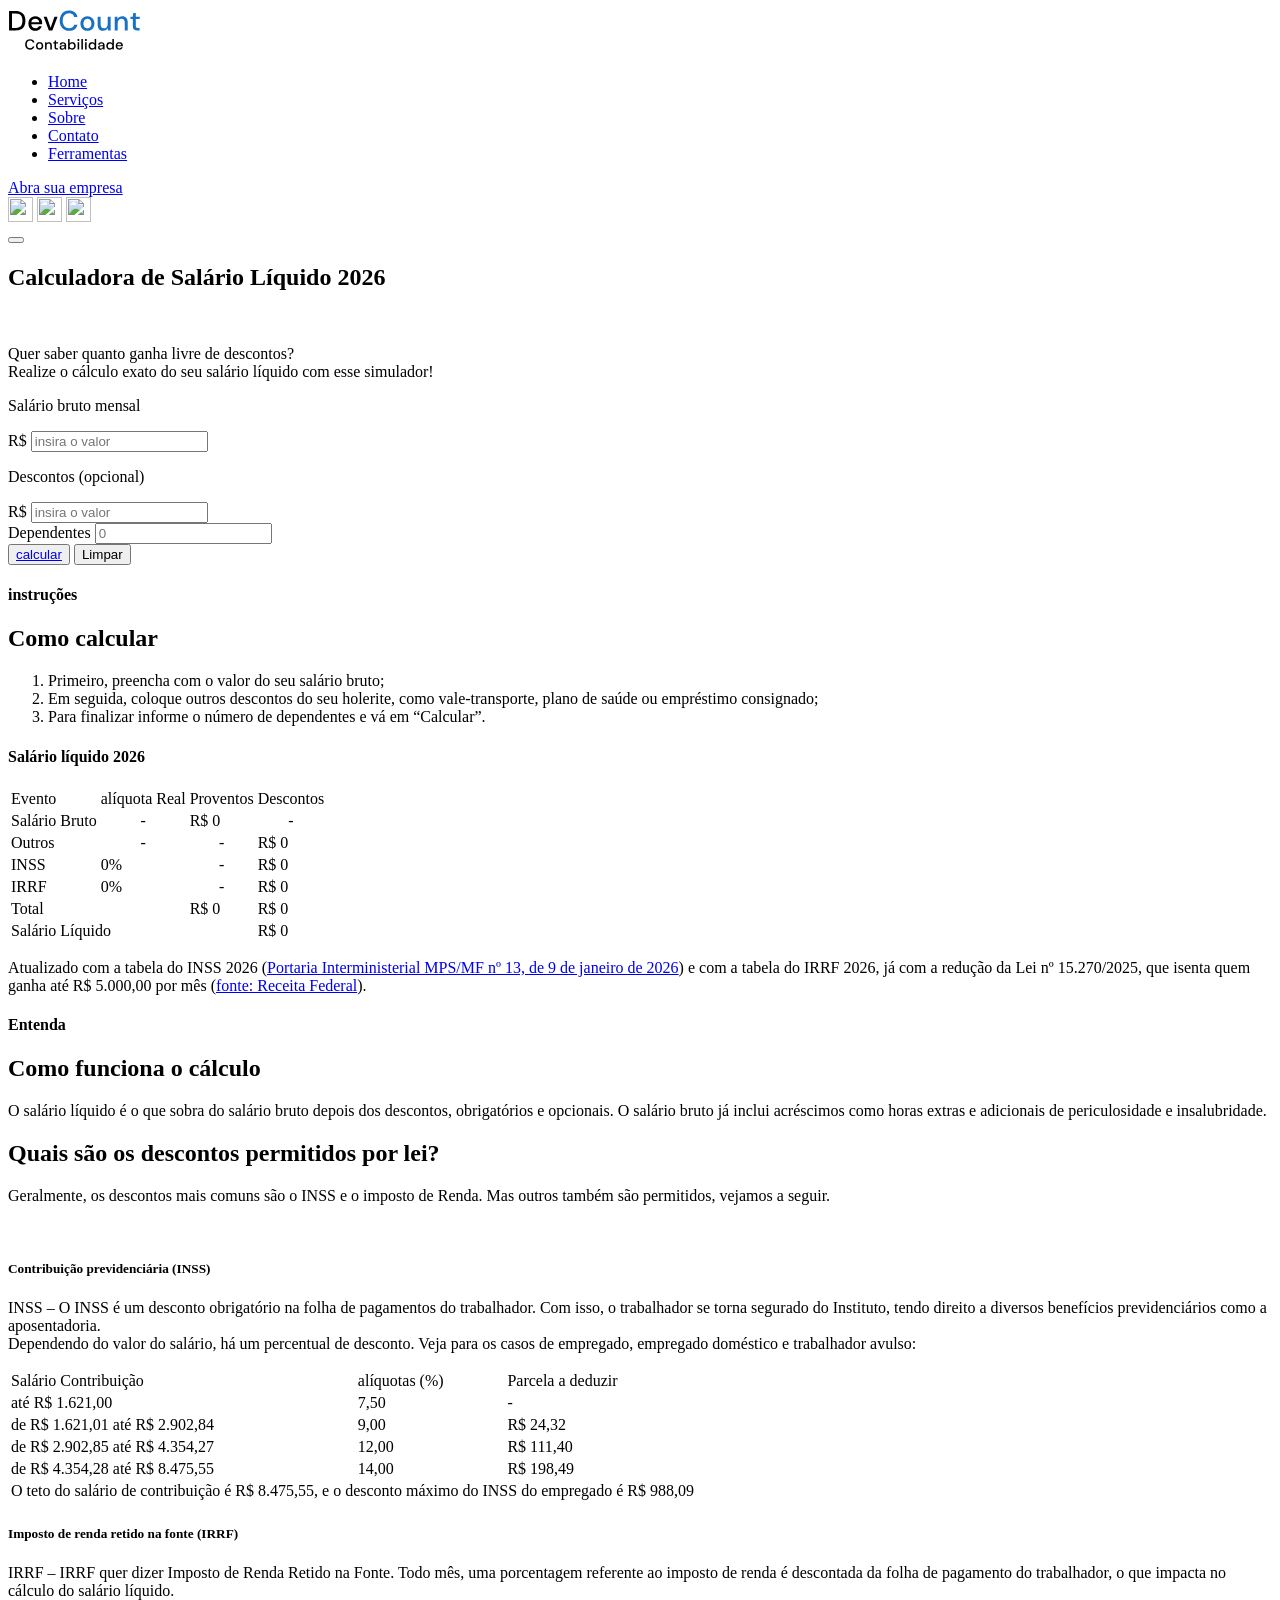
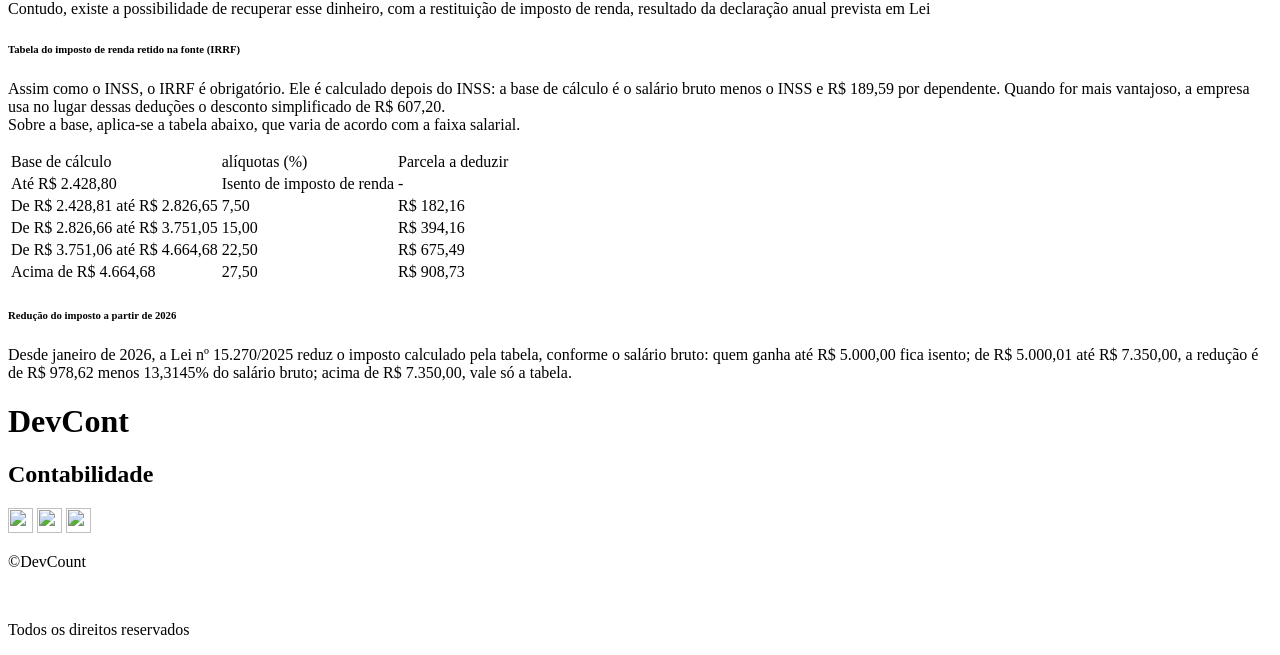
==== calc-salario-liquido.html @ f941ea4d "Atualiza a calculadora de salário líquido para 2026 A aba Ferramentas ainda calculava com as tabelas" ====
<!DOCTYPE html>
<html lang="pt-br">
<head>
    <meta charset="UTF-8" />
    <meta name="viewport" content="width=device-width, initial-scale=1.0" />
    <link href="./styles/reset.css" rel="stylesheet" />
    <link href="./styles/page-calc-salario.css" rel="stylesheet" />
    <link href="./styles/headerFooter.css" rel="stylesheet" />
    <link rel="preconnect" href="https://fonts.googleapis.com" />
    <link rel="preconnect" href="https://fonts.gstatic.com" crossorigin />
    <link href="https://fonts.googleapis.com/css2?family=DM+Sans:wght@400;700&display=swap" rel="stylesheet"/>
    <script type="text/javascript" src="./scripts/formatInput.js"></script>
    <script type="text/javascript" src="./scripts/scriptCalc.js" defer></script>
 
    
    <title>Calculadora de Salário Líquido 2026 | DevCount</title>
</head>
<body>
    <nav>
        <div class="nav-wraper">
            <a class="logo" href="./index.html">
                <svg width="132" height="45" viewBox="0 0 118 36" fill="none" xmlns="http://www.w3.org/2000/svg">
                    <path d="M0.952246 18V0.499999H6.62725C8.67725 0.499999 10.3606 0.858332 11.6772 1.575C13.0106 2.29167 13.9939 3.30833 14.6272 4.625C15.2772 5.925 15.6022 7.475 15.6022 9.275C15.6022 11.0583 15.2772 12.6083 14.6272 13.925C13.9939 15.225 13.0106 16.2333 11.6772 16.95C10.3606 17.65 8.67725 18 6.62725 18H0.952246ZM3.60225 15.75H6.52725C8.11058 15.75 9.36058 15.4917 10.2772 14.975C11.2106 14.4583 11.8772 13.7167 12.2772 12.75C12.6939 11.7833 12.9022 10.625 12.9022 9.275C12.9022 7.925 12.6939 6.75833 12.2772 5.775C11.8772 4.79167 11.2106 4.04167 10.2772 3.525C9.36058 2.99167 8.11058 2.725 6.52725 2.725H3.60225V15.75ZM24.4804 18.3C23.2637 18.3 22.1804 18.0333 21.2304 17.5C20.297 16.95 19.5637 16.1917 19.0304 15.225C18.497 14.2583 18.2304 13.1333 18.2304 11.85C18.2304 10.55 18.4887 9.40833 19.0054 8.425C19.5387 7.44167 20.272 6.675 21.2054 6.125C22.1554 5.575 23.2554 5.3 24.5054 5.3C25.722 5.3 26.7804 5.575 27.6804 6.125C28.5804 6.65833 29.2804 7.375 29.7804 8.275C30.2804 9.175 30.5304 10.1667 30.5304 11.25C30.5304 11.4167 30.522 11.6 30.5054 11.8C30.5054 11.9833 30.497 12.1917 30.4804 12.425H20.8304C20.9137 13.625 21.3054 14.5417 22.0054 15.175C22.722 15.7917 23.547 16.1 24.4804 16.1C25.2304 16.1 25.8554 15.9333 26.3554 15.6C26.872 15.25 27.2554 14.7833 27.5054 14.2H30.1554C29.822 15.3667 29.1554 16.3417 28.1554 17.125C27.172 17.9083 25.947 18.3 24.4804 18.3ZM24.4804 7.475C23.597 7.475 22.8137 7.74167 22.1304 8.275C21.447 8.79167 21.0304 9.575 20.8804 10.625H27.8804C27.8304 9.65833 27.4887 8.89167 26.8554 8.325C26.222 7.75833 25.4304 7.475 24.4804 7.475ZM36.5167 18L31.8667 5.6H34.6417L38.0917 15.475L41.5417 5.6H44.2917L39.6667 18H36.5167ZM19.7303 35.156C18.8289 35.156 18.0489 34.961 17.3903 34.571C16.7403 34.1723 16.2376 33.622 15.8823 32.92C15.5269 32.2093 15.3493 31.3903 15.3493 30.463C15.3493 29.527 15.5269 28.708 15.8823 28.006C16.2376 27.2953 16.7403 26.7407 17.3903 26.342C18.0489 25.9433 18.8289 25.744 19.7303 25.744C20.7963 25.744 21.6673 26.004 22.3433 26.524C23.0193 27.044 23.4483 27.772 23.6303 28.708H22.0963C21.9749 28.1793 21.7149 27.759 21.3163 27.447C20.9176 27.135 20.3846 26.979 19.7173 26.979C18.8073 26.979 18.0879 27.291 17.5593 27.915C17.0306 28.5303 16.7663 29.3797 16.7663 30.463C16.7663 31.5377 17.0306 32.3827 17.5593 32.998C18.0879 33.6133 18.8073 33.921 19.7173 33.921C20.3846 33.921 20.9176 33.7737 21.3163 33.479C21.7149 33.1843 21.9749 32.7813 22.0963 32.27H23.6303C23.4483 33.1713 23.0193 33.8777 22.3433 34.389C21.6673 34.9003 20.7963 35.156 19.7303 35.156ZM28.239 35.156C27.6236 35.156 27.069 35.0173 26.575 34.74C26.0896 34.454 25.704 34.0597 25.418 33.557C25.132 33.0457 24.989 32.452 24.989 31.776C24.989 31.1 25.132 30.5107 25.418 30.008C25.7126 29.4967 26.107 29.1023 26.601 28.825C27.095 28.539 27.6453 28.396 28.252 28.396C28.8673 28.396 29.4176 28.539 29.903 28.825C30.397 29.1023 30.787 29.4967 31.073 30.008C31.3676 30.5107 31.515 31.1 31.515 31.776C31.515 32.452 31.3676 33.0457 31.073 33.557C30.787 34.0597 30.397 34.454 29.903 34.74C29.409 35.0173 28.8543 35.156 28.239 35.156ZM28.239 33.973C28.5683 33.973 28.8716 33.8907 29.149 33.726C29.435 33.5613 29.6646 33.3187 29.838 32.998C30.0113 32.6687 30.098 32.2613 30.098 31.776C30.098 31.2907 30.0113 30.8877 29.838 30.567C29.6733 30.2377 29.448 29.9907 29.162 29.826C28.8846 29.6613 28.5813 29.579 28.252 29.579C27.9226 29.579 27.615 29.6613 27.329 29.826C27.0516 29.9907 26.8263 30.2377 26.653 30.567C26.4796 30.8877 26.393 31.2907 26.393 31.776C26.393 32.2613 26.4796 32.6687 26.653 32.998C26.8263 33.3187 27.0516 33.5613 27.329 33.726C27.6063 33.8907 27.9096 33.973 28.239 33.973ZM33.1352 35V28.552H34.3572L34.4612 29.683C34.6605 29.2843 34.9508 28.9723 35.3322 28.747C35.7222 28.513 36.1685 28.396 36.6712 28.396C37.4512 28.396 38.0622 28.6387 38.5042 29.124C38.9548 29.6093 39.1802 30.333 39.1802 31.295V35H37.8152V31.438C37.8152 30.19 37.3038 29.566 36.2812 29.566C35.7698 29.566 35.3452 29.748 35.0072 30.112C34.6778 30.476 34.5132 30.996 34.5132 31.672V35H33.1352ZM43.6371 35C43.0045 35 42.5018 34.8483 42.1291 34.545C41.7565 34.233 41.5701 33.6827 41.5701 32.894V29.709H40.4651V28.552H41.5701L41.7391 26.914H42.9481V28.552H44.7681V29.709H42.9481V32.894C42.9481 33.2493 43.0218 33.4963 43.1691 33.635C43.3251 33.765 43.5895 33.83 43.9621 33.83H44.7031V35H43.6371ZM48.503 35.156C47.957 35.156 47.5063 35.065 47.151 34.883C46.7957 34.701 46.5313 34.4627 46.358 34.168C46.1847 33.8647 46.098 33.5353 46.098 33.18C46.098 32.556 46.3407 32.062 46.826 31.698C47.3113 31.334 48.0047 31.152 48.906 31.152H50.596V31.035C50.596 30.5323 50.4573 30.1553 50.18 29.904C49.9113 29.6527 49.5603 29.527 49.127 29.527C48.7457 29.527 48.412 29.6223 48.126 29.813C47.8487 29.995 47.6797 30.268 47.619 30.632H46.241C46.2843 30.164 46.4403 29.7653 46.709 29.436C46.9863 29.098 47.333 28.8423 47.749 28.669C48.1737 28.487 48.6373 28.396 49.14 28.396C50.0413 28.396 50.739 28.6343 51.233 29.111C51.727 29.579 51.974 30.2203 51.974 31.035V35H50.778L50.661 33.895C50.479 34.2503 50.2147 34.5493 49.868 34.792C49.5213 35.0347 49.0663 35.156 48.503 35.156ZM48.776 34.038C49.1487 34.038 49.4607 33.9513 49.712 33.778C49.972 33.596 50.1713 33.3577 50.31 33.063C50.4573 32.7683 50.5483 32.4433 50.583 32.088H49.049C48.503 32.088 48.113 32.1833 47.879 32.374C47.6537 32.5647 47.541 32.803 47.541 33.089C47.541 33.3837 47.6493 33.6177 47.866 33.791C48.0913 33.9557 48.3947 34.038 48.776 34.038ZM57.3377 35.156C56.8351 35.156 56.3887 35.0563 55.9987 34.857C55.6174 34.6577 55.3141 34.376 55.0887 34.012L54.9457 35H53.7107V25.64H55.0887V29.553C55.2967 29.2497 55.5827 28.981 55.9467 28.747C56.3107 28.513 56.7787 28.396 57.3507 28.396C57.9747 28.396 58.5251 28.5433 59.0017 28.838C59.4784 29.1327 59.8511 29.5357 60.1197 30.047C60.3971 30.5583 60.5357 31.139 60.5357 31.789C60.5357 32.439 60.3971 33.0197 60.1197 33.531C59.8511 34.0337 59.4784 34.4323 59.0017 34.727C58.5251 35.013 57.9704 35.156 57.3377 35.156ZM57.1037 33.96C57.6931 33.96 58.1784 33.7607 58.5597 33.362C58.9411 32.9547 59.1317 32.426 59.1317 31.776C59.1317 31.3513 59.0451 30.9743 58.8717 30.645C58.6984 30.3157 58.4601 30.06 58.1567 29.878C57.8534 29.6873 57.5024 29.592 57.1037 29.592C56.5144 29.592 56.0291 29.7957 55.6477 30.203C55.2751 30.6103 55.0887 31.1347 55.0887 31.776C55.0887 32.426 55.2751 32.9547 55.6477 33.362C56.0291 33.7607 56.5144 33.96 57.1037 33.96ZM62.9362 27.33C62.6762 27.33 62.4595 27.252 62.2862 27.096C62.1215 26.9313 62.0392 26.7277 62.0392 26.485C62.0392 26.2423 62.1215 26.043 62.2862 25.887C62.4595 25.7223 62.6762 25.64 62.9362 25.64C63.1962 25.64 63.4085 25.7223 63.5732 25.887C63.7465 26.043 63.8332 26.2423 63.8332 26.485C63.8332 26.7277 63.7465 26.9313 63.5732 27.096C63.4085 27.252 63.1962 27.33 62.9362 27.33ZM62.2472 35V28.552H63.6252V35H62.2472ZM65.5742 35V25.64H66.9522V35H65.5742ZM69.6073 27.33C69.3473 27.33 69.1306 27.252 68.9573 27.096C68.7926 26.9313 68.7103 26.7277 68.7103 26.485C68.7103 26.2423 68.7926 26.043 68.9573 25.887C69.1306 25.7223 69.3473 25.64 69.6073 25.64C69.8673 25.64 70.0796 25.7223 70.2443 25.887C70.4176 26.043 70.5043 26.2423 70.5043 26.485C70.5043 26.7277 70.4176 26.9313 70.2443 27.096C70.0796 27.252 69.8673 27.33 69.6073 27.33ZM68.9183 35V28.552H70.2963V35H68.9183ZM75.1834 35.156C74.5594 35.156 74.009 35.0087 73.5324 34.714C73.0557 34.4193 72.683 34.0163 72.4144 33.505C72.1457 32.9937 72.0114 32.413 72.0114 31.763C72.0114 31.113 72.1457 30.5367 72.4144 30.034C72.683 29.5227 73.0557 29.124 73.5324 28.838C74.0177 28.5433 74.5724 28.396 75.1964 28.396C75.7077 28.396 76.154 28.4957 76.5354 28.695C76.9254 28.8943 77.2287 29.176 77.4454 29.54V25.64H78.8234V35H77.5884L77.4454 33.999C77.2374 34.3023 76.9514 34.571 76.5874 34.805C76.2234 35.039 75.7554 35.156 75.1834 35.156ZM75.4304 33.96C76.0197 33.96 76.5007 33.7563 76.8734 33.349C77.2547 32.9417 77.4454 32.4173 77.4454 31.776C77.4454 31.126 77.2547 30.6017 76.8734 30.203C76.5007 29.7957 76.0197 29.592 75.4304 29.592C74.841 29.592 74.3557 29.7957 73.9744 30.203C73.593 30.6017 73.4024 31.126 73.4024 31.776C73.4024 32.2007 73.489 32.5777 73.6624 32.907C73.8357 33.2363 74.074 33.4963 74.3774 33.687C74.6894 33.869 75.0404 33.96 75.4304 33.96ZM82.8748 35.156C82.3288 35.156 81.8781 35.065 81.5228 34.883C81.1675 34.701 80.9031 34.4627 80.7298 34.168C80.5565 33.8647 80.4698 33.5353 80.4698 33.18C80.4698 32.556 80.7125 32.062 81.1978 31.698C81.6831 31.334 82.3765 31.152 83.2778 31.152H84.9678V31.035C84.9678 30.5323 84.8291 30.1553 84.5518 29.904C84.2831 29.6527 83.9321 29.527 83.4988 29.527C83.1175 29.527 82.7838 29.6223 82.4978 29.813C82.2205 29.995 82.0515 30.268 81.9908 30.632H80.6128C80.6561 30.164 80.8121 29.7653 81.0808 29.436C81.3581 29.098 81.7048 28.8423 82.1208 28.669C82.5455 28.487 83.0091 28.396 83.5118 28.396C84.4131 28.396 85.1108 28.6343 85.6048 29.111C86.0988 29.579 86.3458 30.2203 86.3458 31.035V35H85.1498L85.0328 33.895C84.8508 34.2503 84.5865 34.5493 84.2398 34.792C83.8931 35.0347 83.4381 35.156 82.8748 35.156ZM83.1478 34.038C83.5205 34.038 83.8325 33.9513 84.0838 33.778C84.3438 33.596 84.5431 33.3577 84.6818 33.063C84.8291 32.7683 84.9201 32.4433 84.9548 32.088H83.4208C82.8748 32.088 82.4848 32.1833 82.2508 32.374C82.0255 32.5647 81.9128 32.803 81.9128 33.089C81.9128 33.3837 82.0211 33.6177 82.2378 33.791C82.4631 33.9557 82.7665 34.038 83.1478 34.038ZM91.0205 35.156C90.3965 35.156 89.8462 35.0087 89.3695 34.714C88.8929 34.4193 88.5202 34.0163 88.2515 33.505C87.9829 32.9937 87.8485 32.413 87.8485 31.763C87.8485 31.113 87.9829 30.5367 88.2515 30.034C88.5202 29.5227 88.8929 29.124 89.3695 28.838C89.8549 28.5433 90.4095 28.396 91.0335 28.396C91.5449 28.396 91.9912 28.4957 92.3725 28.695C92.7625 28.8943 93.0659 29.176 93.2825 29.54V25.64H94.6605V35H93.4255L93.2825 33.999C93.0745 34.3023 92.7885 34.571 92.4245 34.805C92.0605 35.039 91.5925 35.156 91.0205 35.156ZM91.2675 33.96C91.8569 33.96 92.3379 33.7563 92.7105 33.349C93.0919 32.9417 93.2825 32.4173 93.2825 31.776C93.2825 31.126 93.0919 30.6017 92.7105 30.203C92.3379 29.7957 91.8569 29.592 91.2675 29.592C90.6782 29.592 90.1929 29.7957 89.8115 30.203C89.4302 30.6017 89.2395 31.126 89.2395 31.776C89.2395 32.2007 89.3262 32.5777 89.4995 32.907C89.6729 33.2363 89.9112 33.4963 90.2145 33.687C90.5265 33.869 90.8775 33.96 91.2675 33.96ZM99.544 35.156C98.9113 35.156 98.348 35.0173 97.854 34.74C97.3686 34.454 96.9873 34.0597 96.71 33.557C96.4326 33.0543 96.294 32.4693 96.294 31.802C96.294 31.126 96.4283 30.5323 96.697 30.021C96.9743 29.5097 97.3556 29.111 97.841 28.825C98.335 28.539 98.907 28.396 99.557 28.396C100.19 28.396 100.74 28.539 101.208 28.825C101.676 29.1023 102.04 29.475 102.3 29.943C102.56 30.411 102.69 30.9267 102.69 31.49C102.69 31.5767 102.686 31.672 102.677 31.776C102.677 31.8713 102.673 31.9797 102.664 32.101H97.646C97.6893 32.725 97.893 33.2017 98.257 33.531C98.6296 33.8517 99.0586 34.012 99.544 34.012C99.934 34.012 100.259 33.9253 100.519 33.752C100.788 33.57 100.987 33.3273 101.117 33.024H102.495C102.322 33.6307 101.975 34.1377 101.455 34.545C100.944 34.9523 100.307 35.156 99.544 35.156ZM99.544 29.527C99.0846 29.527 98.6773 29.6657 98.322 29.943C97.9666 30.2117 97.75 30.619 97.672 31.165H101.312C101.286 30.6623 101.108 30.2637 100.779 29.969C100.45 29.6743 100.038 29.527 99.544 29.527Z" fill="black"/>
                    <path d="M54.6194 18.3C52.8861 18.3 51.3861 17.925 50.1194 17.175C48.8694 16.4083 47.9028 15.35 47.2194 14C46.5361 12.6333 46.1944 11.0583 46.1944 9.275C46.1944 7.475 46.5361 5.9 47.2194 4.55C47.9028 3.18333 48.8694 2.11667 50.1194 1.35C51.3861 0.583333 52.8861 0.2 54.6194 0.2C56.6694 0.2 58.3444 0.7 59.6444 1.7C60.9444 2.7 61.7694 4.1 62.1194 5.9H59.1694C58.9361 4.88333 58.4361 4.075 57.6694 3.475C56.9028 2.875 55.8778 2.575 54.5944 2.575C52.8444 2.575 51.4611 3.175 50.4444 4.375C49.4278 5.55833 48.9194 7.19167 48.9194 9.275C48.9194 11.3417 49.4278 12.9667 50.4444 14.15C51.4611 15.3333 52.8444 15.925 54.5944 15.925C55.8778 15.925 56.9028 15.6417 57.6694 15.075C58.4361 14.5083 58.9361 13.7333 59.1694 12.75H62.1194C61.7694 14.4833 60.9444 15.8417 59.6444 16.825C58.3444 17.8083 56.6694 18.3 54.6194 18.3ZM70.9823 18.3C69.799 18.3 68.7323 18.0333 67.7823 17.5C66.849 16.95 66.1073 16.1917 65.5573 15.225C65.0073 14.2417 64.7323 13.1 64.7323 11.8C64.7323 10.5 65.0073 9.36667 65.5573 8.4C66.124 7.41667 66.8823 6.65833 67.8323 6.125C68.7823 5.575 69.8407 5.3 71.0073 5.3C72.1907 5.3 73.249 5.575 74.1823 6.125C75.1323 6.65833 75.8823 7.41667 76.4323 8.4C76.999 9.36667 77.2823 10.5 77.2823 11.8C77.2823 13.1 76.999 14.2417 76.4323 15.225C75.8823 16.1917 75.1323 16.95 74.1823 17.5C73.2323 18.0333 72.1657 18.3 70.9823 18.3ZM70.9823 16.025C71.6157 16.025 72.199 15.8667 72.7323 15.55C73.2823 15.2333 73.724 14.7667 74.0573 14.15C74.3907 13.5167 74.5573 12.7333 74.5573 11.8C74.5573 10.8667 74.3907 10.0917 74.0573 9.475C73.7407 8.84167 73.3073 8.36667 72.7573 8.05C72.224 7.73333 71.6407 7.575 71.0073 7.575C70.374 7.575 69.7823 7.73333 69.2323 8.05C68.699 8.36667 68.2657 8.84167 67.9323 9.475C67.599 10.0917 67.4323 10.8667 67.4323 11.8C67.4323 12.7333 67.599 13.5167 67.9323 14.15C68.2657 14.7667 68.699 15.2333 69.2323 15.55C69.7657 15.8667 70.349 16.025 70.9823 16.025ZM84.9731 18.3C83.4731 18.3 82.2898 17.8333 81.4231 16.9C80.5731 15.9667 80.1481 14.575 80.1481 12.725V5.6H82.7981V12.45C82.7981 14.85 83.7815 16.05 85.7481 16.05C86.7315 16.05 87.5398 15.7 88.1731 15C88.8065 14.3 89.1231 13.3 89.1231 12V5.6H91.7731V18H89.4231L89.2231 15.825C88.8398 16.5917 88.2731 17.2 87.5231 17.65C86.7898 18.0833 85.9398 18.3 84.9731 18.3ZM95.3942 18V5.6H97.7442L97.9442 7.775C98.3276 7.00833 98.8859 6.40833 99.6192 5.975C100.369 5.525 101.228 5.3 102.194 5.3C103.694 5.3 104.869 5.76667 105.719 6.7C106.586 7.63333 107.019 9.025 107.019 10.875V18H104.394V11.15C104.394 8.75 103.411 7.55 101.444 7.55C100.461 7.55 99.6442 7.9 98.9942 8.6C98.3609 9.3 98.0442 10.3 98.0442 11.6V18H95.3942ZM115.59 18C114.374 18 113.407 17.7083 112.69 17.125C111.974 16.525 111.615 15.4667 111.615 13.95V7.825H109.49V5.6H111.615L111.94 2.45H114.265V5.6H117.765V7.825H114.265V13.95C114.265 14.6333 114.407 15.1083 114.69 15.375C114.99 15.625 115.499 15.75 116.215 15.75H117.64V18H115.59Z" fill="#1971C2"/>
                </svg>                                            
            </a>

            <div id="menu">
                <div class="navigation">
                    <ul>
                        <li>
                            <a href="./index.html#home">Home</a>
                        </li>
                        <li>
                            <a href="./index.html#services">Serviços</a>
                        </li>
                        <li>
                            <a href="./index.html#about">Sobre</a>
                        </li>
                        <li>
                            <a href="./index.html#contact">Contato</a>
                        </li>
                        <li>
                            <a href="./calc-salario-liquido.html">Ferramentas</a>
                        </li>
                    </ul>
                </div>
                
                <a class="btn-contato" href="#">Abra sua empresa</a>

                <div class="redes-sociais">
                    <a target="_blank" href="https://api.whatsapp.com/send/?phone=5543999066623&text=Ol%C3%A1,%20quero%20de%20ser%20atendido(a)!&app_absent=0" title="instagram"><img src="./assets/whatsapp.png" style="width: 25px;height: 25px;"></a>
                    <a target="_blank" href="https://www.instagram.com/carlos_danyell_/" title="instagram"><img src="./assets/insta.png" style="width: 25px;height: 25px;"></a>
                    <a target="_blank" href="https://www.linkedin.com/in/carlosdanyell" title="linkedin"><img src="./assets/linkedin.png" style="width: 25px;height: 25px;"></a> 
                </div>
            </div> 

            <div id="box-menu-mobile">
                <button type="button" id="btn-menu-mobile">
                    <span class="line"></span>
                    <span class="line"></span>
                    <span class="line"></span>
                </button> 
            </div>
        </div>
    </nav>
    <main>
        <section id="hero-section">
            <div class="wraper">
                <div class="col-a">
                    <header>
                        <h1>Calculadora de Salário Líquido 2026</h1><br>
                        <p>Quer saber quanto ganha livre de descontos?<br> Realize o cálculo exato do seu salário líquido com esse simulador!</p>
                    </header>
                </div>
            </div>
        </section>
        
        <section id="container-calc">
            <div class="wraper">
                <div class="line-a">
                    <div class="box-calc">                    
                        <div class="display-inputs">
                            <div class="box-input">
                                <p>Salário bruto mensal</p>
                                <div class="box-label-money">
                                    <label for="dinheiro" id="lbldin">R$</label>
                                    <input type="text" id="dinheiro"  placeholder="insira o valor" onkeyup="formatarMoeda1()">
                                </div>
                            </div>
                            <div class="box-input">
                                <p>Descontos (opcional)</p>
                                <div class="box-label-money">
                                    <label for="descontos" id="lbldin">R$</label>
                                    <input type="text" id="inputDescontos"  placeholder="insira o valor" onkeyup="formatarMoeda2()">
                                </div>
                            </div>
                            <div id="box-label-depen">
                                <label for="dependente" id="lbldep">Dependentes</label>
                                <input type="number" id="dependente" placeholder="0" >
                            </div>
                           
                        </div>
                            <div class="buttons">
                                <button type="button" id="btn-calc"><a href="#info-result">calcular</a></button>
                                <button type="button" id="btn-clear">Limpar</button>
                            </div>
                    </div>
                </div>
                <div class="line-b">
                    <div id="box-instruction-calc">
                        <h4>instruções</h4>
                        <h2>Como calcular</h2>
                        <ol>
                            <li>  Primeiro, preencha com o valor do seu salário bruto;</li>
                            <li>  Em seguida, coloque outros descontos do seu holerite, como vale-transporte, plano de saúde ou empréstimo consignado;</li>
                            <li>  Para finalizar informe o número de dependentes e vá em “Calcular”.</li>
                        </ol>
                    </div>
                </div>
            </div> 
        </section>

        <section id="info-result" class="hiddenResult">
            <div class="wraper">
                <h4>Salário líquido 2026</h4>
                
                <div class="table-result" >
                    <table>
                        <tbody>
        
                            <tr id="header1-table">
                                <td class="cel-header-table">Evento</td>
                                <td class="cel-header-table">alíquota Real</td>
                                <td class="cel-header-table">Proventos</td>
                                <td class="cel-header-table">Descontos</td>             
                            </tr>
                            <tr>
                                <td class="cel-result-table" id="eventos">Salário Bruto</td>
                                <td class="cel-result-table" style="text-align: center;">-</td>
                                <td class="cel-result-table" id="vlr-bruto"><span class="coin">R$ </span>0</td>
                                <td class="cel-result-table" style="text-align: center;">-</td>
                            </tr>
        
                            <tr id="header2-table">
                                <td class="cel-result-table" id="eventos">Outros</td>
                                <td class="cel-result-table" style="text-align: center;">-</td>
                                <td class="cel-result-table" style="text-align: center;">-</td>
                                <td class="cel-result-table" id="cel-table-desconto"><span class="coin">R$ </span>0</td>
                            </tr>
                            <tr>
                                <td class="cel-result-table" id="eventos">INSS</td>
                                <td class="cel-result-table" id="ali-inss">0<span class="coin">%</span></td>
                                <td class="cel-result-table" style="text-align: center;">-</td>
                                <td class="cel-result-table" id="result-inss"><span class="coin">R$ </span>0</td>
                            </tr>
        
                            <tr id="header3-table">
                                <td class="cel-result-table" id="eventos">IRRF</td>
                                <td class="cel-result-table" id="ali-irrf">0<span class="coin">%</span></td>
                                <td class="cel-result-table" style="text-align: center;">-</td>
                                <td class="cel-result-table" id="result-irrf"><span class="coin">R$ </span>0</td>
                            </tr>
                            <tr>
                                <td colspan="2" class="cel-result-table" id="cel-table-total">Total</td>
                                <td class="cel-result-table" id="tl-proventos"><span class="coin">R$ </span>0</td>
                                <td class="cel-result-table" id="tl-descontos"><span class="coin">R$ </span>0</td>
                            </tr>
                            <tr>
                                <td colspan="3" class="cel-result-table" id="cel-table-liquido">Salário Líquido</td>
                                <td class="cel-result-table" id="sl-liquido"><span class="coin">R$ </span>0</td>
                            </tr>
        
                        </tbody>
                    </table>
                </div>
                <p id="nota-irrf"></p>
                <p>
                    Atualizado com a tabela do INSS 2026
                    (<a href="https://www.gov.br/previdencia/pt-br/assuntos/rpps/documentos/PortariaInterministerialMPSMF13de9dejaneirode2026.pdf" target="_blank" rel="noopener">Portaria Interministerial MPS/MF nº 13, de 9 de janeiro de 2026</a>)
                    e com a tabela do IRRF 2026, já com a redução da Lei nº 15.270/2025, que isenta quem ganha até R$ 5.000,00 por mês
                    (<a href="https://www.gov.br/receitafederal/pt-br/assuntos/meu-imposto-de-renda/tabelas/2026" target="_blank" rel="noopener">fonte: Receita Federal</a>).
                </p> 
            </div>
        </section>

        <section id="section-info-calc">
            <div class="wraper">
                <h4>Entenda</h4>
                <h2>Como funciona o cálculo</h2>
                <div class="box-info">
                    <p class="p-info-calc">
                        O salário líquido é o que sobra do salário bruto depois dos descontos, obrigatórios e opcionais.
                            O salário bruto já inclui acréscimos como horas extras e adicionais de periculosidade e insalubridade. 
                    </p>
                </div>
                <div class="box-info">
                    <h2 class="title-info-calc">
                        Quais são os descontos permitidos por lei?
                    </h2>
                    <p class="p-info-calc">
                        Geralmente, os descontos mais comuns são o INSS e o imposto de Renda.
                         Mas outros também são permitidos, vejamos a seguir.
                    </p>
                        <br>
                        <h5>Contribuição previdenciária (INSS)</h5>
                        <p class="p-info-calc">
                            <span>INSS</span> – O INSS é um desconto obrigatório na folha de pagamentos do trabalhador. 
                                Com isso, o trabalhador se torna segurado do Instituto, tendo direito a diversos benefícios previdenciários 
                                como a aposentadoria.
                            <br>
                            Dependendo do valor do salário, há um percentual de desconto. Veja para os casos de empregado, 
                            empregado doméstico e trabalhador avulso:
                            <br>
                        </p>
                    <div class="table-patern" >
                        <table>
                            <tbody>
                                <tr id="header1-table">
                                    <td class="cel-h1-patern-table">Salário Contribuição</td>
                                    <td class="cel-h-patern-table">alíquotas (%)</td>
                                    <td class="cel-h-patern-table">Parcela a deduzir</td>          
                                </tr>
                                <tr>
                                    <td class="cel1-patern-table">até R$ 1.621,00</td>
                                    <td class="cel-patern-table">7,50</td>
                                    <td class="cel-patern-table">-</td>                     
                                </tr>
                                <tr>
                                    <td class="cel1-patern-table">de R$ 1.621,01 até R$ 2.902,84</td>
                                    <td class="cel-patern-table">9,00</td>
                                    <td class="cel-patern-table">R$ 24,32</td>                     
                                </tr>
                                <tr>
                                    <td class="cel1-patern-table">de R$ 2.902,85 até R$ 4.354,27</td>
                                    <td class="cel-patern-table">12,00</td>
                                    <td class="cel-patern-table">R$ 111,40</td>                     
                                </tr>
                                <tr>
                                    <td class="cel1-patern-table">de R$ 4.354,28 até R$ 8.475,55</td>
                                    <td class="cel-patern-table">14,00</td>
                                    <td class="cel-patern-table">R$ 198,49</td>                     
                                </tr>
                                <tr>
                                    <td colspan="3" class="celt-patern-table">O teto do salário de contribuição é R$ 8.475,55, e o desconto máximo do INSS do empregado é R$ 988,09</td>
                                </tr>
                            </tbody>
                        </table>
                    </div>
                </div>    
                <div class="box-info">
                    <h5>Imposto de renda retido na fonte (IRRF)</h5>
                    <p class="p-info-calc">
                        <span>IRRF</span> – IRRF quer dizer Imposto de Renda Retido na Fonte. Todo mês, uma porcentagem referente ao imposto de renda 
                        é descontada da folha de pagamento do trabalhador, o que impacta no cálculo do salário líquido.<br>
                         Contudo, existe a possibilidade de recuperar esse dinheiro, com a restituição de imposto de renda, resultado da declaração anual prevista em Lei
                        <br>
                    </p>
                    <h6> Tabela do imposto de renda retido na fonte (IRRF)</h6>
                    <p class="p-info-calc">
                        Assim como o INSS, o IRRF é obrigatório. Ele é calculado depois do INSS: a base de cálculo é o salário bruto menos o INSS e R$ 189,59 por dependente.
                         Quando for mais vantajoso, a empresa usa no lugar dessas deduções o desconto simplificado de R$ 607,20.<br>
                         Sobre a base, aplica-se a tabela abaixo, que varia de acordo com a faixa salarial.
                         <br>
                    <p>
                    <div class="table-patern" >
                        <table>
                            <tbody>
                                <tr id="header1-table">
                                    <td class="cel-h1-patern-table">Base de cálculo</td>
                                    <td class="cel-h-patern-table">alíquotas (%)</td>
                                    <td class="cel-h-patern-table">Parcela a deduzir</td>          
                                </tr>
                                <tr>
                                    <td class="cel1-patern-table">Até R$ 2.428,80</td>
                                    <td class="cel-patern-table">Isento de imposto de renda</td>
                                    <td class="cel-patern-table">-</td>                     
                                </tr>
                                <tr>
                                    <td class="cel1-patern-table">De R$ 2.428,81 até R$ 2.826,65</td>
                                    <td class="cel-patern-table">7,50</td>
                                    <td class="cel-patern-table">R$ 182,16</td>                     
                                </tr>
                                <tr>
                                    <td class="cel1-patern-table">De R$ 2.826,66 até R$ 3.751,05</td>
                                    <td class="cel-patern-table">15,00</td>
                                    <td class="cel-patern-table">R$ 394,16</td>                     
                                </tr>
                                <tr>
                                    <td class="cel1-patern-table">De R$ 3.751,06 até R$ 4.664,68</td>
                                    <td class="cel-patern-table">22,50</td>
                                    <td class="cel-patern-table">R$ 675,49</td>                     
                                </tr>
                                <tr>
                                    <td class="cel1-patern-table">Acima de R$ 4.664,68</td>
                                    <td class="cel-patern-table">27,50</td>
                                    <td class="cel-patern-table">R$ 908,73</td>                     
                                </tr>
                            </tbody>
                        </table>
                    </div>
                    <h6>Redução do imposto a partir de 2026</h6>
                    <p class="p-info-calc">
                        Desde janeiro de 2026, a Lei nº 15.270/2025 reduz o imposto calculado pela tabela, conforme o salário bruto:
                        quem ganha até R$ 5.000,00 fica isento; de R$ 5.000,01 até R$ 7.350,00, a redução é de
                        R$ 978,62 menos 13,3145% do salário bruto; acima de R$ 7.350,00, vale só a tabela.
                    </p>
                </div>
            </div>
        </section>

    </main> 
        <div vw class="enabled">
            <div vw-access-button class="active"></div>
            <div vw-plugin-wrapper>
            <div class="vw-plugin-top-wrapper"></div>
            </div>
        </div>
        <script src="https://vlibras.gov.br/app/vlibras-plugin.js"></script>
        <script>
            new window.VLibras.Widget('https://vlibras.gov.br/app');
        </script>
    <footer>
        <div class="footer-wraper">
            <div class="headerFooter">
                <div class="logo-footer">
                    <h1>
                        <span>Dev</span>Cont
                    </h1>
                    <h2>Contabilidade</h2>
                </div>
                <div class="redes-sociais">
                    <a target="_blank" href="https://api.whatsapp.com/send/?phone=5543999066623&text=Ol%C3%A1,%20quero%20de%20ser%20atendido(a)!&app_absent=0" title="instagram"><img src="./assets/whatsapp.png" style="width: 25px;height: 25px;"></a>
                    <a target="_blank" href="https://www.instagram.com/carlos_danyell_/" title="instagram"><img src="./assets/insta.png" style="width: 25px;height: 25px;"></a>
                    <a target="_blank" href="https://www.linkedin.com/in/carlosdanyell" title="linkedin"><img src="./assets/linkedin.png" style="width: 25px;height: 25px;"></a> 
                </div>
            </div>
            <div class="rigths">
                <p>©DevCount</p><br>
                <P>Todos os direitos reservados</P>
            </div>
        </div>
    </footer>
    <script type="text/javascript">
        var btnMenu = document.getElementById('btn-menu-mobile');
        var navigation = document.getElementById('menu');
        var body = document.querySelector('body');
        var header = document.querySelector('nav');
        var linksMenu = document.querySelector('.navigation');
        var btnContactMenu = document.getElementById('btn-contact-menu')
        var BackToTopBtn = document.getElementById('backToTopBtn')

        function toggleMenu (event){

        btnMenu.classList.toggle('activebtn')
        navigation.classList.toggle('active')
        body.classList.toggle('hidden')

        };

        function onScroll(){
            showNavOnScroll()
            showBackToTopBtn()
        };

        function showNavOnScroll (){
            if(scrollY > 0){
                header.classList.add('scroll');
            }else{
                header.classList.remove('scroll');
            }
        };

        function showBackToTopBtn(){
            if(scrollY >900){
                BackToTopBtn.classList.add('show')
            }else{
                BackToTopBtn.classList.remove('show')
            }
        }

        window.addEventListener('scroll', onScroll);
        btnMenu.addEventListener('click', toggleMenu);
        linksMenu.addEventListener('click', toggleMenu);
        btnContactMenu.addEventListener('click', toggleMenu);
    </script>
</body>
</html>
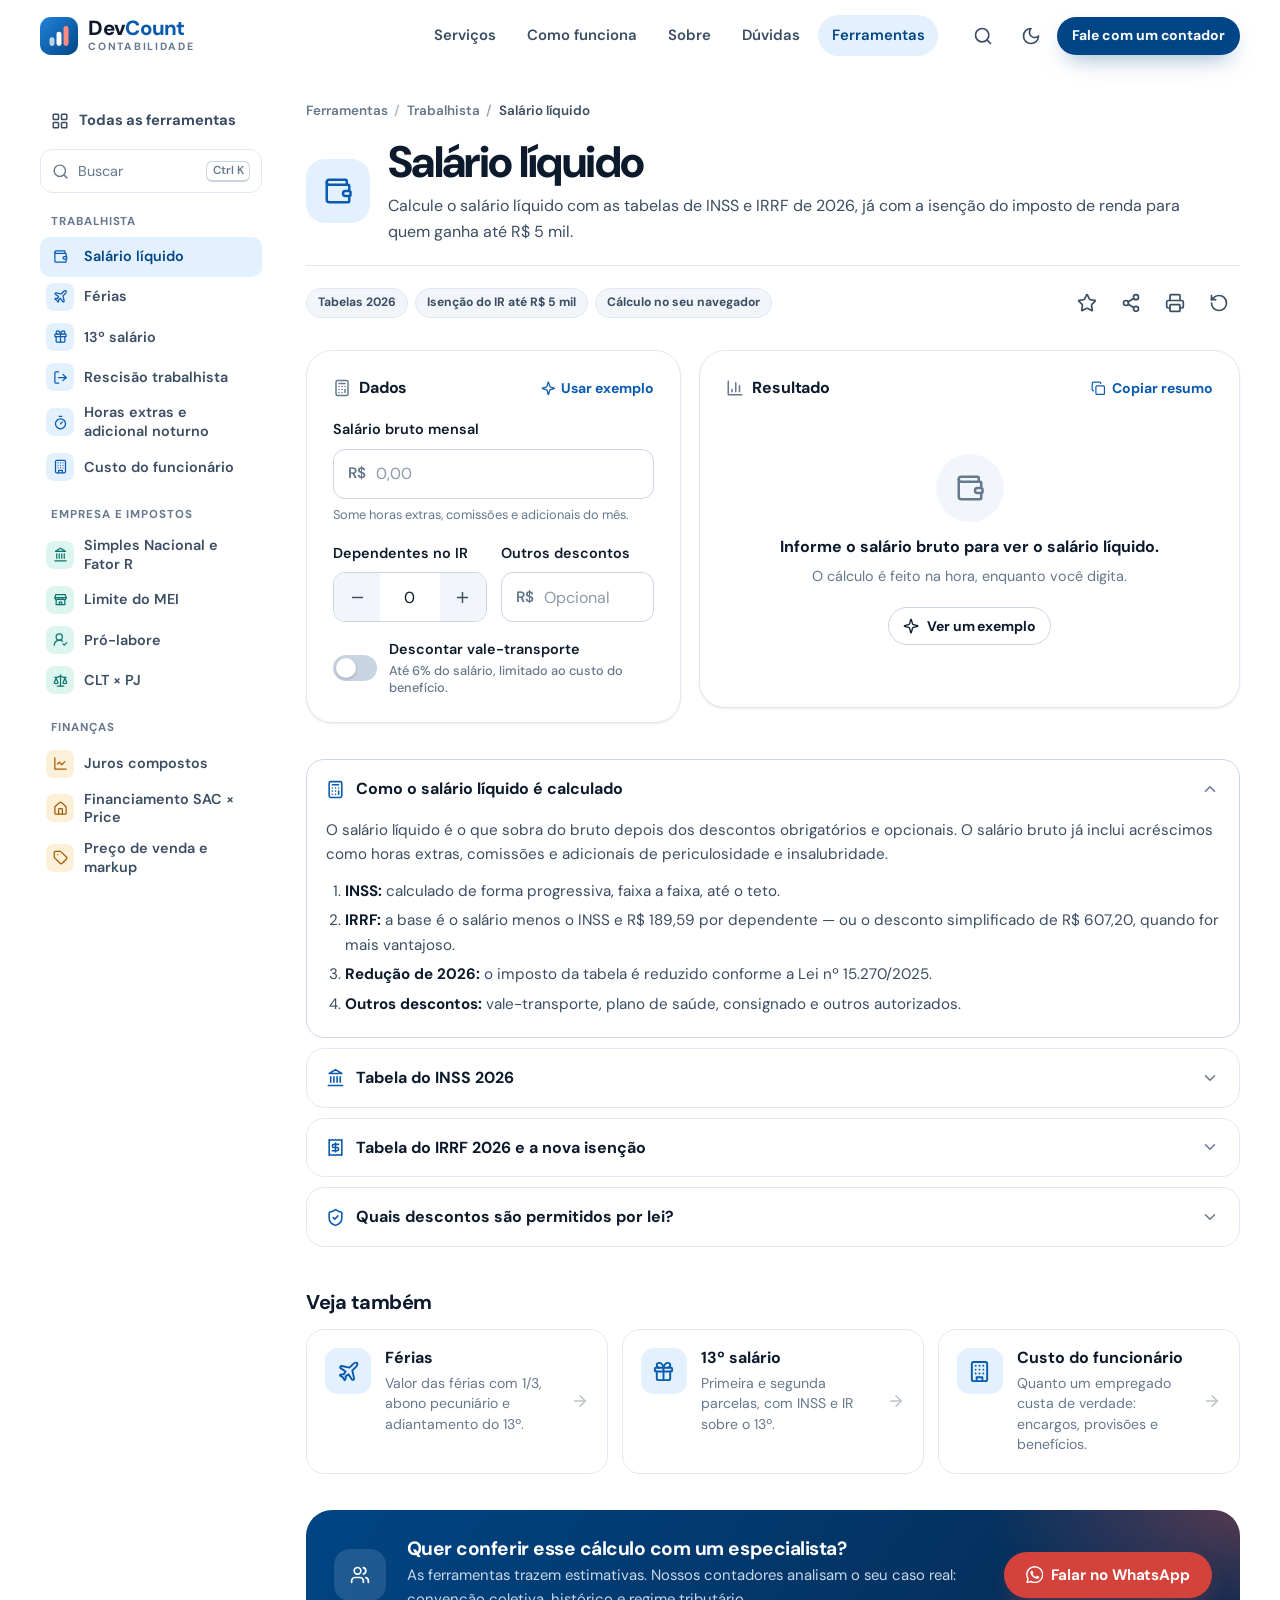
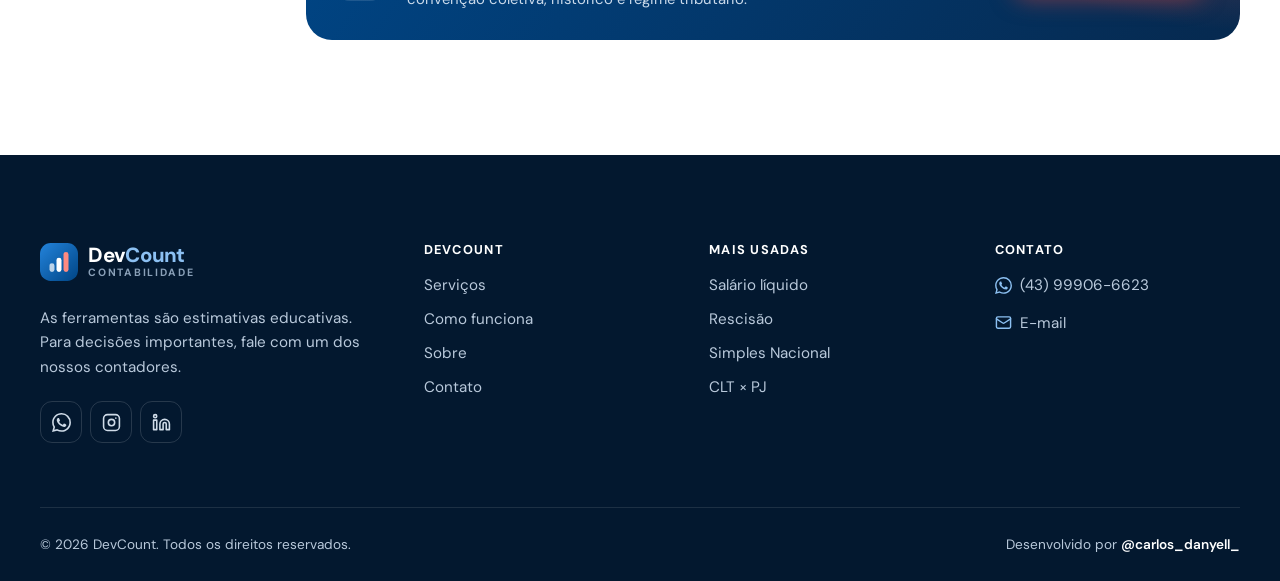
==== commit 00d43d6e: "Recria a página inicial e a página de ferramentas Página inicial redesenhada do zero: animações que " ====
--- a/calc-salario-liquido.html
+++ b/calc-salario-liquido.html
@@ -1,388 +1,18 @@
-<!DOCTYPE html>
-<html lang="pt-br">
-<head>
-    <meta charset="UTF-8" />
-    <meta name="viewport" content="width=device-width, initial-scale=1.0" />
-    <link href="./styles/reset.css" rel="stylesheet" />
-    <link href="./styles/page-calc-salario.css" rel="stylesheet" />
-    <link href="./styles/headerFooter.css" rel="stylesheet" />
-    <link rel="preconnect" href="https://fonts.googleapis.com" />
-    <link rel="preconnect" href="https://fonts.gstatic.com" crossorigin />
-    <link href="https://fonts.googleapis.com/css2?family=DM+Sans:wght@400;700&display=swap" rel="stylesheet"/>
-    <script type="text/javascript" src="./scripts/formatInput.js"></script>
-    <script type="text/javascript" src="./scripts/scriptCalc.js" defer></script>
- 
-    
+<!doctype html>
+<html lang="pt-BR">
+  <head>
+    <meta charset="utf-8" />
+    <meta name="viewport" content="width=device-width, initial-scale=1" />
     <title>Calculadora de Salário Líquido 2026 | DevCount</title>
-</head>
-<body>
-    <nav>
-        <div class="nav-wraper">
-            <a class="logo" href="./index.html">
-                <svg width="132" height="45" viewBox="0 0 118 36" fill="none" xmlns="http://www.w3.org/2000/svg">
-                    <path d="M0.952246 18V0.499999H6.62725C8.67725 0.499999 10.3606 0.858332 11.6772 1.575C13.0106 2.29167 13.9939 3.30833 14.6272 4.625C15.2772 5.925 15.6022 7.475 15.6022 9.275C15.6022 11.0583 15.2772 12.6083 14.6272 13.925C13.9939 15.225 13.0106 16.2333 11.6772 16.95C10.3606 17.65 8.67725 18 6.62725 18H0.952246ZM3.60225 15.75H6.52725C8.11058 15.75 9.36058 15.4917 10.2772 14.975C11.2106 14.4583 11.8772 13.7167 12.2772 12.75C12.6939 11.7833 12.9022 10.625 12.9022 9.275C12.9022 7.925 12.6939 6.75833 12.2772 5.775C11.8772 4.79167 11.2106 4.04167 10.2772 3.525C9.36058 2.99167 8.11058 2.725 6.52725 2.725H3.60225V15.75ZM24.4804 18.3C23.2637 18.3 22.1804 18.0333 21.2304 17.5C20.297 16.95 19.5637 16.1917 19.0304 15.225C18.497 14.2583 18.2304 13.1333 18.2304 11.85C18.2304 10.55 18.4887 9.40833 19.0054 8.425C19.5387 7.44167 20.272 6.675 21.2054 6.125C22.1554 5.575 23.2554 5.3 24.5054 5.3C25.722 5.3 26.7804 5.575 27.6804 6.125C28.5804 6.65833 29.2804 7.375 29.7804 8.275C30.2804 9.175 30.5304 10.1667 30.5304 11.25C30.5304 11.4167 30.522 11.6 30.5054 11.8C30.5054 11.9833 30.497 12.1917 30.4804 12.425H20.8304C20.9137 13.625 21.3054 14.5417 22.0054 15.175C22.722 15.7917 23.547 16.1 24.4804 16.1C25.2304 16.1 25.8554 15.9333 26.3554 15.6C26.872 15.25 27.2554 14.7833 27.5054 14.2H30.1554C29.822 15.3667 29.1554 16.3417 28.1554 17.125C27.172 17.9083 25.947 18.3 24.4804 18.3ZM24.4804 7.475C23.597 7.475 22.8137 7.74167 22.1304 8.275C21.447 8.79167 21.0304 9.575 20.8804 10.625H27.8804C27.8304 9.65833 27.4887 8.89167 26.8554 8.325C26.222 7.75833 25.4304 7.475 24.4804 7.475ZM36.5167 18L31.8667 5.6H34.6417L38.0917 15.475L41.5417 5.6H44.2917L39.6667 18H36.5167ZM19.7303 35.156C18.8289 35.156 18.0489 34.961 17.3903 34.571C16.7403 34.1723 16.2376 33.622 15.8823 32.92C15.5269 32.2093 15.3493 31.3903 15.3493 30.463C15.3493 29.527 15.5269 28.708 15.8823 28.006C16.2376 27.2953 16.7403 26.7407 17.3903 26.342C18.0489 25.9433 18.8289 25.744 19.7303 25.744C20.7963 25.744 21.6673 26.004 22.3433 26.524C23.0193 27.044 23.4483 27.772 23.6303 28.708H22.0963C21.9749 28.1793 21.7149 27.759 21.3163 27.447C20.9176 27.135 20.3846 26.979 19.7173 26.979C18.8073 26.979 18.0879 27.291 17.5593 27.915C17.0306 28.5303 16.7663 29.3797 16.7663 30.463C16.7663 31.5377 17.0306 32.3827 17.5593 32.998C18.0879 33.6133 18.8073 33.921 19.7173 33.921C20.3846 33.921 20.9176 33.7737 21.3163 33.479C21.7149 33.1843 21.9749 32.7813 22.0963 32.27H23.6303C23.4483 33.1713 23.0193 33.8777 22.3433 34.389C21.6673 34.9003 20.7963 35.156 19.7303 35.156ZM28.239 35.156C27.6236 35.156 27.069 35.0173 26.575 34.74C26.0896 34.454 25.704 34.0597 25.418 33.557C25.132 33.0457 24.989 32.452 24.989 31.776C24.989 31.1 25.132 30.5107 25.418 30.008C25.7126 29.4967 26.107 29.1023 26.601 28.825C27.095 28.539 27.6453 28.396 28.252 28.396C28.8673 28.396 29.4176 28.539 29.903 28.825C30.397 29.1023 30.787 29.4967 31.073 30.008C31.3676 30.5107 31.515 31.1 31.515 31.776C31.515 32.452 31.3676 33.0457 31.073 33.557C30.787 34.0597 30.397 34.454 29.903 34.74C29.409 35.0173 28.8543 35.156 28.239 35.156ZM28.239 33.973C28.5683 33.973 28.8716 33.8907 29.149 33.726C29.435 33.5613 29.6646 33.3187 29.838 32.998C30.0113 32.6687 30.098 32.2613 30.098 31.776C30.098 31.2907 30.0113 30.8877 29.838 30.567C29.6733 30.2377 29.448 29.9907 29.162 29.826C28.8846 29.6613 28.5813 29.579 28.252 29.579C27.9226 29.579 27.615 29.6613 27.329 29.826C27.0516 29.9907 26.8263 30.2377 26.653 30.567C26.4796 30.8877 26.393 31.2907 26.393 31.776C26.393 32.2613 26.4796 32.6687 26.653 32.998C26.8263 33.3187 27.0516 33.5613 27.329 33.726C27.6063 33.8907 27.9096 33.973 28.239 33.973ZM33.1352 35V28.552H34.3572L34.4612 29.683C34.6605 29.2843 34.9508 28.9723 35.3322 28.747C35.7222 28.513 36.1685 28.396 36.6712 28.396C37.4512 28.396 38.0622 28.6387 38.5042 29.124C38.9548 29.6093 39.1802 30.333 39.1802 31.295V35H37.8152V31.438C37.8152 30.19 37.3038 29.566 36.2812 29.566C35.7698 29.566 35.3452 29.748 35.0072 30.112C34.6778 30.476 34.5132 30.996 34.5132 31.672V35H33.1352ZM43.6371 35C43.0045 35 42.5018 34.8483 42.1291 34.545C41.7565 34.233 41.5701 33.6827 41.5701 32.894V29.709H40.4651V28.552H41.5701L41.7391 26.914H42.9481V28.552H44.7681V29.709H42.9481V32.894C42.9481 33.2493 43.0218 33.4963 43.1691 33.635C43.3251 33.765 43.5895 33.83 43.9621 33.83H44.7031V35H43.6371ZM48.503 35.156C47.957 35.156 47.5063 35.065 47.151 34.883C46.7957 34.701 46.5313 34.4627 46.358 34.168C46.1847 33.8647 46.098 33.5353 46.098 33.18C46.098 32.556 46.3407 32.062 46.826 31.698C47.3113 31.334 48.0047 31.152 48.906 31.152H50.596V31.035C50.596 30.5323 50.4573 30.1553 50.18 29.904C49.9113 29.6527 49.5603 29.527 49.127 29.527C48.7457 29.527 48.412 29.6223 48.126 29.813C47.8487 29.995 47.6797 30.268 47.619 30.632H46.241C46.2843 30.164 46.4403 29.7653 46.709 29.436C46.9863 29.098 47.333 28.8423 47.749 28.669C48.1737 28.487 48.6373 28.396 49.14 28.396C50.0413 28.396 50.739 28.6343 51.233 29.111C51.727 29.579 51.974 30.2203 51.974 31.035V35H50.778L50.661 33.895C50.479 34.2503 50.2147 34.5493 49.868 34.792C49.5213 35.0347 49.0663 35.156 48.503 35.156ZM48.776 34.038C49.1487 34.038 49.4607 33.9513 49.712 33.778C49.972 33.596 50.1713 33.3577 50.31 33.063C50.4573 32.7683 50.5483 32.4433 50.583 32.088H49.049C48.503 32.088 48.113 32.1833 47.879 32.374C47.6537 32.5647 47.541 32.803 47.541 33.089C47.541 33.3837 47.6493 33.6177 47.866 33.791C48.0913 33.9557 48.3947 34.038 48.776 34.038ZM57.3377 35.156C56.8351 35.156 56.3887 35.0563 55.9987 34.857C55.6174 34.6577 55.3141 34.376 55.0887 34.012L54.9457 35H53.7107V25.64H55.0887V29.553C55.2967 29.2497 55.5827 28.981 55.9467 28.747C56.3107 28.513 56.7787 28.396 57.3507 28.396C57.9747 28.396 58.5251 28.5433 59.0017 28.838C59.4784 29.1327 59.8511 29.5357 60.1197 30.047C60.3971 30.5583 60.5357 31.139 60.5357 31.789C60.5357 32.439 60.3971 33.0197 60.1197 33.531C59.8511 34.0337 59.4784 34.4323 59.0017 34.727C58.5251 35.013 57.9704 35.156 57.3377 35.156ZM57.1037 33.96C57.6931 33.96 58.1784 33.7607 58.5597 33.362C58.9411 32.9547 59.1317 32.426 59.1317 31.776C59.1317 31.3513 59.0451 30.9743 58.8717 30.645C58.6984 30.3157 58.4601 30.06 58.1567 29.878C57.8534 29.6873 57.5024 29.592 57.1037 29.592C56.5144 29.592 56.0291 29.7957 55.6477 30.203C55.2751 30.6103 55.0887 31.1347 55.0887 31.776C55.0887 32.426 55.2751 32.9547 55.6477 33.362C56.0291 33.7607 56.5144 33.96 57.1037 33.96ZM62.9362 27.33C62.6762 27.33 62.4595 27.252 62.2862 27.096C62.1215 26.9313 62.0392 26.7277 62.0392 26.485C62.0392 26.2423 62.1215 26.043 62.2862 25.887C62.4595 25.7223 62.6762 25.64 62.9362 25.64C63.1962 25.64 63.4085 25.7223 63.5732 25.887C63.7465 26.043 63.8332 26.2423 63.8332 26.485C63.8332 26.7277 63.7465 26.9313 63.5732 27.096C63.4085 27.252 63.1962 27.33 62.9362 27.33ZM62.2472 35V28.552H63.6252V35H62.2472ZM65.5742 35V25.64H66.9522V35H65.5742ZM69.6073 27.33C69.3473 27.33 69.1306 27.252 68.9573 27.096C68.7926 26.9313 68.7103 26.7277 68.7103 26.485C68.7103 26.2423 68.7926 26.043 68.9573 25.887C69.1306 25.7223 69.3473 25.64 69.6073 25.64C69.8673 25.64 70.0796 25.7223 70.2443 25.887C70.4176 26.043 70.5043 26.2423 70.5043 26.485C70.5043 26.7277 70.4176 26.9313 70.2443 27.096C70.0796 27.252 69.8673 27.33 69.6073 27.33ZM68.9183 35V28.552H70.2963V35H68.9183ZM75.1834 35.156C74.5594 35.156 74.009 35.0087 73.5324 34.714C73.0557 34.4193 72.683 34.0163 72.4144 33.505C72.1457 32.9937 72.0114 32.413 72.0114 31.763C72.0114 31.113 72.1457 30.5367 72.4144 30.034C72.683 29.5227 73.0557 29.124 73.5324 28.838C74.0177 28.5433 74.5724 28.396 75.1964 28.396C75.7077 28.396 76.154 28.4957 76.5354 28.695C76.9254 28.8943 77.2287 29.176 77.4454 29.54V25.64H78.8234V35H77.5884L77.4454 33.999C77.2374 34.3023 76.9514 34.571 76.5874 34.805C76.2234 35.039 75.7554 35.156 75.1834 35.156ZM75.4304 33.96C76.0197 33.96 76.5007 33.7563 76.8734 33.349C77.2547 32.9417 77.4454 32.4173 77.4454 31.776C77.4454 31.126 77.2547 30.6017 76.8734 30.203C76.5007 29.7957 76.0197 29.592 75.4304 29.592C74.841 29.592 74.3557 29.7957 73.9744 30.203C73.593 30.6017 73.4024 31.126 73.4024 31.776C73.4024 32.2007 73.489 32.5777 73.6624 32.907C73.8357 33.2363 74.074 33.4963 74.3774 33.687C74.6894 33.869 75.0404 33.96 75.4304 33.96ZM82.8748 35.156C82.3288 35.156 81.8781 35.065 81.5228 34.883C81.1675 34.701 80.9031 34.4627 80.7298 34.168C80.5565 33.8647 80.4698 33.5353 80.4698 33.18C80.4698 32.556 80.7125 32.062 81.1978 31.698C81.6831 31.334 82.3765 31.152 83.2778 31.152H84.9678V31.035C84.9678 30.5323 84.8291 30.1553 84.5518 29.904C84.2831 29.6527 83.9321 29.527 83.4988 29.527C83.1175 29.527 82.7838 29.6223 82.4978 29.813C82.2205 29.995 82.0515 30.268 81.9908 30.632H80.6128C80.6561 30.164 80.8121 29.7653 81.0808 29.436C81.3581 29.098 81.7048 28.8423 82.1208 28.669C82.5455 28.487 83.0091 28.396 83.5118 28.396C84.4131 28.396 85.1108 28.6343 85.6048 29.111C86.0988 29.579 86.3458 30.2203 86.3458 31.035V35H85.1498L85.0328 33.895C84.8508 34.2503 84.5865 34.5493 84.2398 34.792C83.8931 35.0347 83.4381 35.156 82.8748 35.156ZM83.1478 34.038C83.5205 34.038 83.8325 33.9513 84.0838 33.778C84.3438 33.596 84.5431 33.3577 84.6818 33.063C84.8291 32.7683 84.9201 32.4433 84.9548 32.088H83.4208C82.8748 32.088 82.4848 32.1833 82.2508 32.374C82.0255 32.5647 81.9128 32.803 81.9128 33.089C81.9128 33.3837 82.0211 33.6177 82.2378 33.791C82.4631 33.9557 82.7665 34.038 83.1478 34.038ZM91.0205 35.156C90.3965 35.156 89.8462 35.0087 89.3695 34.714C88.8929 34.4193 88.5202 34.0163 88.2515 33.505C87.9829 32.9937 87.8485 32.413 87.8485 31.763C87.8485 31.113 87.9829 30.5367 88.2515 30.034C88.5202 29.5227 88.8929 29.124 89.3695 28.838C89.8549 28.5433 90.4095 28.396 91.0335 28.396C91.5449 28.396 91.9912 28.4957 92.3725 28.695C92.7625 28.8943 93.0659 29.176 93.2825 29.54V25.64H94.6605V35H93.4255L93.2825 33.999C93.0745 34.3023 92.7885 34.571 92.4245 34.805C92.0605 35.039 91.5925 35.156 91.0205 35.156ZM91.2675 33.96C91.8569 33.96 92.3379 33.7563 92.7105 33.349C93.0919 32.9417 93.2825 32.4173 93.2825 31.776C93.2825 31.126 93.0919 30.6017 92.7105 30.203C92.3379 29.7957 91.8569 29.592 91.2675 29.592C90.6782 29.592 90.1929 29.7957 89.8115 30.203C89.4302 30.6017 89.2395 31.126 89.2395 31.776C89.2395 32.2007 89.3262 32.5777 89.4995 32.907C89.6729 33.2363 89.9112 33.4963 90.2145 33.687C90.5265 33.869 90.8775 33.96 91.2675 33.96ZM99.544 35.156C98.9113 35.156 98.348 35.0173 97.854 34.74C97.3686 34.454 96.9873 34.0597 96.71 33.557C96.4326 33.0543 96.294 32.4693 96.294 31.802C96.294 31.126 96.4283 30.5323 96.697 30.021C96.9743 29.5097 97.3556 29.111 97.841 28.825C98.335 28.539 98.907 28.396 99.557 28.396C100.19 28.396 100.74 28.539 101.208 28.825C101.676 29.1023 102.04 29.475 102.3 29.943C102.56 30.411 102.69 30.9267 102.69 31.49C102.69 31.5767 102.686 31.672 102.677 31.776C102.677 31.8713 102.673 31.9797 102.664 32.101H97.646C97.6893 32.725 97.893 33.2017 98.257 33.531C98.6296 33.8517 99.0586 34.012 99.544 34.012C99.934 34.012 100.259 33.9253 100.519 33.752C100.788 33.57 100.987 33.3273 101.117 33.024H102.495C102.322 33.6307 101.975 34.1377 101.455 34.545C100.944 34.9523 100.307 35.156 99.544 35.156ZM99.544 29.527C99.0846 29.527 98.6773 29.6657 98.322 29.943C97.9666 30.2117 97.75 30.619 97.672 31.165H101.312C101.286 30.6623 101.108 30.2637 100.779 29.969C100.45 29.6743 100.038 29.527 99.544 29.527Z" fill="black"/>
-                    <path d="M54.6194 18.3C52.8861 18.3 51.3861 17.925 50.1194 17.175C48.8694 16.4083 47.9028 15.35 47.2194 14C46.5361 12.6333 46.1944 11.0583 46.1944 9.275C46.1944 7.475 46.5361 5.9 47.2194 4.55C47.9028 3.18333 48.8694 2.11667 50.1194 1.35C51.3861 0.583333 52.8861 0.2 54.6194 0.2C56.6694 0.2 58.3444 0.7 59.6444 1.7C60.9444 2.7 61.7694 4.1 62.1194 5.9H59.1694C58.9361 4.88333 58.4361 4.075 57.6694 3.475C56.9028 2.875 55.8778 2.575 54.5944 2.575C52.8444 2.575 51.4611 3.175 50.4444 4.375C49.4278 5.55833 48.9194 7.19167 48.9194 9.275C48.9194 11.3417 49.4278 12.9667 50.4444 14.15C51.4611 15.3333 52.8444 15.925 54.5944 15.925C55.8778 15.925 56.9028 15.6417 57.6694 15.075C58.4361 14.5083 58.9361 13.7333 59.1694 12.75H62.1194C61.7694 14.4833 60.9444 15.8417 59.6444 16.825C58.3444 17.8083 56.6694 18.3 54.6194 18.3ZM70.9823 18.3C69.799 18.3 68.7323 18.0333 67.7823 17.5C66.849 16.95 66.1073 16.1917 65.5573 15.225C65.0073 14.2417 64.7323 13.1 64.7323 11.8C64.7323 10.5 65.0073 9.36667 65.5573 8.4C66.124 7.41667 66.8823 6.65833 67.8323 6.125C68.7823 5.575 69.8407 5.3 71.0073 5.3C72.1907 5.3 73.249 5.575 74.1823 6.125C75.1323 6.65833 75.8823 7.41667 76.4323 8.4C76.999 9.36667 77.2823 10.5 77.2823 11.8C77.2823 13.1 76.999 14.2417 76.4323 15.225C75.8823 16.1917 75.1323 16.95 74.1823 17.5C73.2323 18.0333 72.1657 18.3 70.9823 18.3ZM70.9823 16.025C71.6157 16.025 72.199 15.8667 72.7323 15.55C73.2823 15.2333 73.724 14.7667 74.0573 14.15C74.3907 13.5167 74.5573 12.7333 74.5573 11.8C74.5573 10.8667 74.3907 10.0917 74.0573 9.475C73.7407 8.84167 73.3073 8.36667 72.7573 8.05C72.224 7.73333 71.6407 7.575 71.0073 7.575C70.374 7.575 69.7823 7.73333 69.2323 8.05C68.699 8.36667 68.2657 8.84167 67.9323 9.475C67.599 10.0917 67.4323 10.8667 67.4323 11.8C67.4323 12.7333 67.599 13.5167 67.9323 14.15C68.2657 14.7667 68.699 15.2333 69.2323 15.55C69.7657 15.8667 70.349 16.025 70.9823 16.025ZM84.9731 18.3C83.4731 18.3 82.2898 17.8333 81.4231 16.9C80.5731 15.9667 80.1481 14.575 80.1481 12.725V5.6H82.7981V12.45C82.7981 14.85 83.7815 16.05 85.7481 16.05C86.7315 16.05 87.5398 15.7 88.1731 15C88.8065 14.3 89.1231 13.3 89.1231 12V5.6H91.7731V18H89.4231L89.2231 15.825C88.8398 16.5917 88.2731 17.2 87.5231 17.65C86.7898 18.0833 85.9398 18.3 84.9731 18.3ZM95.3942 18V5.6H97.7442L97.9442 7.775C98.3276 7.00833 98.8859 6.40833 99.6192 5.975C100.369 5.525 101.228 5.3 102.194 5.3C103.694 5.3 104.869 5.76667 105.719 6.7C106.586 7.63333 107.019 9.025 107.019 10.875V18H104.394V11.15C104.394 8.75 103.411 7.55 101.444 7.55C100.461 7.55 99.6442 7.9 98.9942 8.6C98.3609 9.3 98.0442 10.3 98.0442 11.6V18H95.3942ZM115.59 18C114.374 18 113.407 17.7083 112.69 17.125C111.974 16.525 111.615 15.4667 111.615 13.95V7.825H109.49V5.6H111.615L111.94 2.45H114.265V5.6H117.765V7.825H114.265V13.95C114.265 14.6333 114.407 15.1083 114.69 15.375C114.99 15.625 115.499 15.75 116.215 15.75H117.64V18H115.59Z" fill="#1971C2"/>
-                </svg>                                            
-            </a>
-
-            <div id="menu">
-                <div class="navigation">
-                    <ul>
-                        <li>
-                            <a href="./index.html#home">Home</a>
-                        </li>
-                        <li>
-                            <a href="./index.html#services">Serviços</a>
-                        </li>
-                        <li>
-                            <a href="./index.html#about">Sobre</a>
-                        </li>
-                        <li>
-                            <a href="./index.html#contact">Contato</a>
-                        </li>
-                        <li>
-                            <a href="./calc-salario-liquido.html">Ferramentas</a>
-                        </li>
-                    </ul>
-                </div>
-                
-                <a class="btn-contato" href="#">Abra sua empresa</a>
-
-                <div class="redes-sociais">
-                    <a target="_blank" href="https://api.whatsapp.com/send/?phone=5543999066623&text=Ol%C3%A1,%20quero%20de%20ser%20atendido(a)!&app_absent=0" title="instagram"><img src="./assets/whatsapp.png" style="width: 25px;height: 25px;"></a>
-                    <a target="_blank" href="https://www.instagram.com/carlos_danyell_/" title="instagram"><img src="./assets/insta.png" style="width: 25px;height: 25px;"></a>
-                    <a target="_blank" href="https://www.linkedin.com/in/carlosdanyell" title="linkedin"><img src="./assets/linkedin.png" style="width: 25px;height: 25px;"></a> 
-                </div>
-            </div> 
-
-            <div id="box-menu-mobile">
-                <button type="button" id="btn-menu-mobile">
-                    <span class="line"></span>
-                    <span class="line"></span>
-                    <span class="line"></span>
-                </button> 
-            </div>
-        </div>
-    </nav>
-    <main>
-        <section id="hero-section">
-            <div class="wraper">
-                <div class="col-a">
-                    <header>
-                        <h1>Calculadora de Salário Líquido 2026</h1><br>
-                        <p>Quer saber quanto ganha livre de descontos?<br> Realize o cálculo exato do seu salário líquido com esse simulador!</p>
-                    </header>
-                </div>
-            </div>
-        </section>
-        
-        <section id="container-calc">
-            <div class="wraper">
-                <div class="line-a">
-                    <div class="box-calc">                    
-                        <div class="display-inputs">
-                            <div class="box-input">
-                                <p>Salário bruto mensal</p>
-                                <div class="box-label-money">
-                                    <label for="dinheiro" id="lbldin">R$</label>
-                                    <input type="text" id="dinheiro"  placeholder="insira o valor" onkeyup="formatarMoeda1()">
-                                </div>
-                            </div>
-                            <div class="box-input">
-                                <p>Descontos (opcional)</p>
-                                <div class="box-label-money">
-                                    <label for="descontos" id="lbldin">R$</label>
-                                    <input type="text" id="inputDescontos"  placeholder="insira o valor" onkeyup="formatarMoeda2()">
-                                </div>
-                            </div>
-                            <div id="box-label-depen">
-                                <label for="dependente" id="lbldep">Dependentes</label>
-                                <input type="number" id="dependente" placeholder="0" >
-                            </div>
-                           
-                        </div>
-                            <div class="buttons">
-                                <button type="button" id="btn-calc"><a href="#info-result">calcular</a></button>
-                                <button type="button" id="btn-clear">Limpar</button>
-                            </div>
-                    </div>
-                </div>
-                <div class="line-b">
-                    <div id="box-instruction-calc">
-                        <h4>instruções</h4>
-                        <h2>Como calcular</h2>
-                        <ol>
-                            <li>  Primeiro, preencha com o valor do seu salário bruto;</li>
-                            <li>  Em seguida, coloque outros descontos do seu holerite, como vale-transporte, plano de saúde ou empréstimo consignado;</li>
-                            <li>  Para finalizar informe o número de dependentes e vá em “Calcular”.</li>
-                        </ol>
-                    </div>
-                </div>
-            </div> 
-        </section>
-
-        <section id="info-result" class="hiddenResult">
-            <div class="wraper">
-                <h4>Salário líquido 2026</h4>
-                
-                <div class="table-result" >
-                    <table>
-                        <tbody>
-        
-                            <tr id="header1-table">
-                                <td class="cel-header-table">Evento</td>
-                                <td class="cel-header-table">alíquota Real</td>
-                                <td class="cel-header-table">Proventos</td>
-                                <td class="cel-header-table">Descontos</td>             
-                            </tr>
-                            <tr>
-                                <td class="cel-result-table" id="eventos">Salário Bruto</td>
-                                <td class="cel-result-table" style="text-align: center;">-</td>
-                                <td class="cel-result-table" id="vlr-bruto"><span class="coin">R$ </span>0</td>
-                                <td class="cel-result-table" style="text-align: center;">-</td>
-                            </tr>
-        
-                            <tr id="header2-table">
-                                <td class="cel-result-table" id="eventos">Outros</td>
-                                <td class="cel-result-table" style="text-align: center;">-</td>
-                                <td class="cel-result-table" style="text-align: center;">-</td>
-                                <td class="cel-result-table" id="cel-table-desconto"><span class="coin">R$ </span>0</td>
-                            </tr>
-                            <tr>
-                                <td class="cel-result-table" id="eventos">INSS</td>
-                                <td class="cel-result-table" id="ali-inss">0<span class="coin">%</span></td>
-                                <td class="cel-result-table" style="text-align: center;">-</td>
-                                <td class="cel-result-table" id="result-inss"><span class="coin">R$ </span>0</td>
-                            </tr>
-        
-                            <tr id="header3-table">
-                                <td class="cel-result-table" id="eventos">IRRF</td>
-                                <td class="cel-result-table" id="ali-irrf">0<span class="coin">%</span></td>
-                                <td class="cel-result-table" style="text-align: center;">-</td>
-                                <td class="cel-result-table" id="result-irrf"><span class="coin">R$ </span>0</td>
-                            </tr>
-                            <tr>
-                                <td colspan="2" class="cel-result-table" id="cel-table-total">Total</td>
-                                <td class="cel-result-table" id="tl-proventos"><span class="coin">R$ </span>0</td>
-                                <td class="cel-result-table" id="tl-descontos"><span class="coin">R$ </span>0</td>
-                            </tr>
-                            <tr>
-                                <td colspan="3" class="cel-result-table" id="cel-table-liquido">Salário Líquido</td>
-                                <td class="cel-result-table" id="sl-liquido"><span class="coin">R$ </span>0</td>
-                            </tr>
-        
-                        </tbody>
-                    </table>
-                </div>
-                <p id="nota-irrf"></p>
-                <p>
-                    Atualizado com a tabela do INSS 2026
-                    (<a href="https://www.gov.br/previdencia/pt-br/assuntos/rpps/documentos/PortariaInterministerialMPSMF13de9dejaneirode2026.pdf" target="_blank" rel="noopener">Portaria Interministerial MPS/MF nº 13, de 9 de janeiro de 2026</a>)
-                    e com a tabela do IRRF 2026, já com a redução da Lei nº 15.270/2025, que isenta quem ganha até R$ 5.000,00 por mês
-                    (<a href="https://www.gov.br/receitafederal/pt-br/assuntos/meu-imposto-de-renda/tabelas/2026" target="_blank" rel="noopener">fonte: Receita Federal</a>).
-                </p> 
-            </div>
-        </section>
-
-        <section id="section-info-calc">
-            <div class="wraper">
-                <h4>Entenda</h4>
-                <h2>Como funciona o cálculo</h2>
-                <div class="box-info">
-                    <p class="p-info-calc">
-                        O salário líquido é o que sobra do salário bruto depois dos descontos, obrigatórios e opcionais.
-                            O salário bruto já inclui acréscimos como horas extras e adicionais de periculosidade e insalubridade. 
-                    </p>
-                </div>
-                <div class="box-info">
-                    <h2 class="title-info-calc">
-                        Quais são os descontos permitidos por lei?
-                    </h2>
-                    <p class="p-info-calc">
-                        Geralmente, os descontos mais comuns são o INSS e o imposto de Renda.
-                         Mas outros também são permitidos, vejamos a seguir.
-                    </p>
-                        <br>
-                        <h5>Contribuição previdenciária (INSS)</h5>
-                        <p class="p-info-calc">
-                            <span>INSS</span> – O INSS é um desconto obrigatório na folha de pagamentos do trabalhador. 
-                                Com isso, o trabalhador se torna segurado do Instituto, tendo direito a diversos benefícios previdenciários 
-                                como a aposentadoria.
-                            <br>
-                            Dependendo do valor do salário, há um percentual de desconto. Veja para os casos de empregado, 
-                            empregado doméstico e trabalhador avulso:
-                            <br>
-                        </p>
-                    <div class="table-patern" >
-                        <table>
-                            <tbody>
-                                <tr id="header1-table">
-                                    <td class="cel-h1-patern-table">Salário Contribuição</td>
-                                    <td class="cel-h-patern-table">alíquotas (%)</td>
-                                    <td class="cel-h-patern-table">Parcela a deduzir</td>          
-                                </tr>
-                                <tr>
-                                    <td class="cel1-patern-table">até R$ 1.621,00</td>
-                                    <td class="cel-patern-table">7,50</td>
-                                    <td class="cel-patern-table">-</td>                     
-                                </tr>
-                                <tr>
-                                    <td class="cel1-patern-table">de R$ 1.621,01 até R$ 2.902,84</td>
-                                    <td class="cel-patern-table">9,00</td>
-                                    <td class="cel-patern-table">R$ 24,32</td>                     
-                                </tr>
-                                <tr>
-                                    <td class="cel1-patern-table">de R$ 2.902,85 até R$ 4.354,27</td>
-                                    <td class="cel-patern-table">12,00</td>
-                                    <td class="cel-patern-table">R$ 111,40</td>                     
-                                </tr>
-                                <tr>
-                                    <td class="cel1-patern-table">de R$ 4.354,28 até R$ 8.475,55</td>
-                                    <td class="cel-patern-table">14,00</td>
-                                    <td class="cel-patern-table">R$ 198,49</td>                     
-                                </tr>
-                                <tr>
-                                    <td colspan="3" class="celt-patern-table">O teto do salário de contribuição é R$ 8.475,55, e o desconto máximo do INSS do empregado é R$ 988,09</td>
-                                </tr>
-                            </tbody>
-                        </table>
-                    </div>
-                </div>    
-                <div class="box-info">
-                    <h5>Imposto de renda retido na fonte (IRRF)</h5>
-                    <p class="p-info-calc">
-                        <span>IRRF</span> – IRRF quer dizer Imposto de Renda Retido na Fonte. Todo mês, uma porcentagem referente ao imposto de renda 
-                        é descontada da folha de pagamento do trabalhador, o que impacta no cálculo do salário líquido.<br>
-                         Contudo, existe a possibilidade de recuperar esse dinheiro, com a restituição de imposto de renda, resultado da declaração anual prevista em Lei
-                        <br>
-                    </p>
-                    <h6> Tabela do imposto de renda retido na fonte (IRRF)</h6>
-                    <p class="p-info-calc">
-                        Assim como o INSS, o IRRF é obrigatório. Ele é calculado depois do INSS: a base de cálculo é o salário bruto menos o INSS e R$ 189,59 por dependente.
-                         Quando for mais vantajoso, a empresa usa no lugar dessas deduções o desconto simplificado de R$ 607,20.<br>
-                         Sobre a base, aplica-se a tabela abaixo, que varia de acordo com a faixa salarial.
-                         <br>
-                    <p>
-                    <div class="table-patern" >
-                        <table>
-                            <tbody>
-                                <tr id="header1-table">
-                                    <td class="cel-h1-patern-table">Base de cálculo</td>
-                                    <td class="cel-h-patern-table">alíquotas (%)</td>
-                                    <td class="cel-h-patern-table">Parcela a deduzir</td>          
-                                </tr>
-                                <tr>
-                                    <td class="cel1-patern-table">Até R$ 2.428,80</td>
-                                    <td class="cel-patern-table">Isento de imposto de renda</td>
-                                    <td class="cel-patern-table">-</td>                     
-                                </tr>
-                                <tr>
-                                    <td class="cel1-patern-table">De R$ 2.428,81 até R$ 2.826,65</td>
-                                    <td class="cel-patern-table">7,50</td>
-                                    <td class="cel-patern-table">R$ 182,16</td>                     
-                                </tr>
-                                <tr>
-                                    <td class="cel1-patern-table">De R$ 2.826,66 até R$ 3.751,05</td>
-                                    <td class="cel-patern-table">15,00</td>
-                                    <td class="cel-patern-table">R$ 394,16</td>                     
-                                </tr>
-                                <tr>
-                                    <td class="cel1-patern-table">De R$ 3.751,06 até R$ 4.664,68</td>
-                                    <td class="cel-patern-table">22,50</td>
-                                    <td class="cel-patern-table">R$ 675,49</td>                     
-                                </tr>
-                                <tr>
-                                    <td class="cel1-patern-table">Acima de R$ 4.664,68</td>
-                                    <td class="cel-patern-table">27,50</td>
-                                    <td class="cel-patern-table">R$ 908,73</td>                     
-                                </tr>
-                            </tbody>
-                        </table>
-                    </div>
-                    <h6>Redução do imposto a partir de 2026</h6>
-                    <p class="p-info-calc">
-                        Desde janeiro de 2026, a Lei nº 15.270/2025 reduz o imposto calculado pela tabela, conforme o salário bruto:
-                        quem ganha até R$ 5.000,00 fica isento; de R$ 5.000,01 até R$ 7.350,00, a redução é de
-                        R$ 978,62 menos 13,3145% do salário bruto; acima de R$ 7.350,00, vale só a tabela.
-                    </p>
-                </div>
-            </div>
-        </section>
-
-    </main> 
-        <div vw class="enabled">
-            <div vw-access-button class="active"></div>
-            <div vw-plugin-wrapper>
-            <div class="vw-plugin-top-wrapper"></div>
-            </div>
-        </div>
-        <script src="https://vlibras.gov.br/app/vlibras-plugin.js"></script>
-        <script>
-            new window.VLibras.Widget('https://vlibras.gov.br/app');
-        </script>
-    <footer>
-        <div class="footer-wraper">
-            <div class="headerFooter">
-                <div class="logo-footer">
-                    <h1>
-                        <span>Dev</span>Cont
-                    </h1>
-                    <h2>Contabilidade</h2>
-                </div>
-                <div class="redes-sociais">
-                    <a target="_blank" href="https://api.whatsapp.com/send/?phone=5543999066623&text=Ol%C3%A1,%20quero%20de%20ser%20atendido(a)!&app_absent=0" title="instagram"><img src="./assets/whatsapp.png" style="width: 25px;height: 25px;"></a>
-                    <a target="_blank" href="https://www.instagram.com/carlos_danyell_/" title="instagram"><img src="./assets/insta.png" style="width: 25px;height: 25px;"></a>
-                    <a target="_blank" href="https://www.linkedin.com/in/carlosdanyell" title="linkedin"><img src="./assets/linkedin.png" style="width: 25px;height: 25px;"></a> 
-                </div>
-            </div>
-            <div class="rigths">
-                <p>©DevCount</p><br>
-                <P>Todos os direitos reservados</P>
-            </div>
-        </div>
-    </footer>
-    <script type="text/javascript">
-        var btnMenu = document.getElementById('btn-menu-mobile');
-        var navigation = document.getElementById('menu');
-        var body = document.querySelector('body');
-        var header = document.querySelector('nav');
-        var linksMenu = document.querySelector('.navigation');
-        var btnContactMenu = document.getElementById('btn-contact-menu')
-        var BackToTopBtn = document.getElementById('backToTopBtn')
-
-        function toggleMenu (event){
-
-        btnMenu.classList.toggle('activebtn')
-        navigation.classList.toggle('active')
-        body.classList.toggle('hidden')
-
-        };
-
-        function onScroll(){
-            showNavOnScroll()
-            showBackToTopBtn()
-        };
-
-        function showNavOnScroll (){
-            if(scrollY > 0){
-                header.classList.add('scroll');
-            }else{
-                header.classList.remove('scroll');
-            }
-        };
-
-        function showBackToTopBtn(){
-            if(scrollY >900){
-                BackToTopBtn.classList.add('show')
-            }else{
-                BackToTopBtn.classList.remove('show')
-            }
-        }
-
-        window.addEventListener('scroll', onScroll);
-        btnMenu.addEventListener('click', toggleMenu);
-        linksMenu.addEventListener('click', toggleMenu);
-        btnContactMenu.addEventListener('click', toggleMenu);
+    <!-- A calculadora agora faz parte da página de Ferramentas; este endereço antigo só redireciona -->
+    <link rel="canonical" href="https://carlosdanyell.github.io/devcount/ferramentas.html?f=salario-liquido" />
+    <meta http-equiv="refresh" content="0; url=ferramentas.html?f=salario-liquido" />
+    <meta name="robots" content="noindex" />
+    <script>
+      location.replace('ferramentas.html?f=salario-liquido');
     </script>
-</body>
+  </head>
+  <body>
+    <p>A calculadora de salário líquido mudou de endereço: <a href="ferramentas.html?f=salario-liquido">abrir a calculadora</a>.</p>
+  </body>
 </html>
